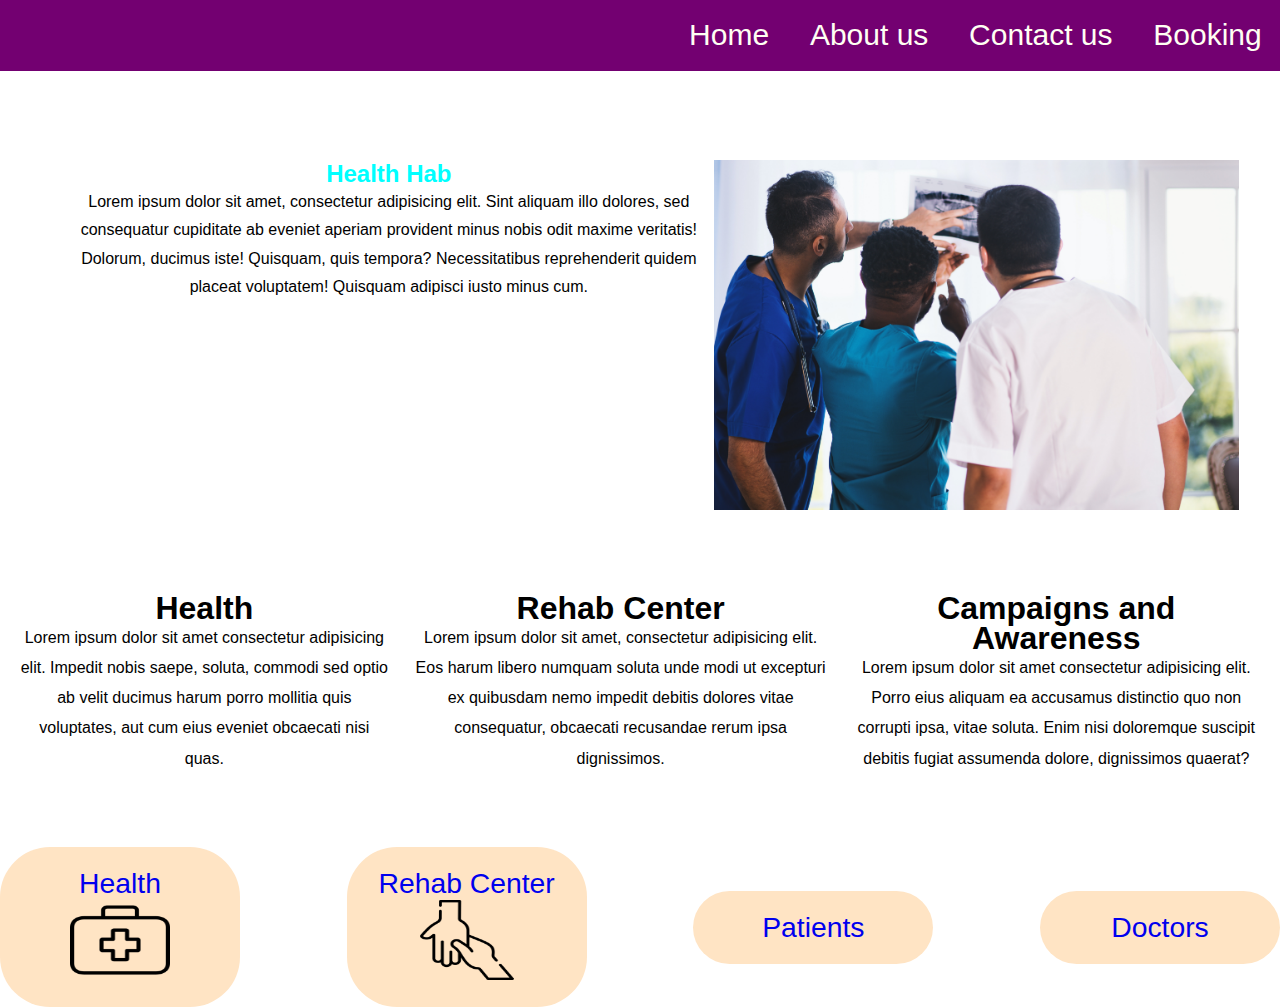
==== index.html @ 958e615c "Initial commit" ====
<!DOCTYPE html>
<html lang="en">
<head>
    <meta charset="UTF-8">
    <meta name="viewport" content="width=device-width, initial-scale=1.0">
    <title>home</title>
    <link href="https://cdn.jsdelivr.net/npm/bootstrap@5.1.3/dist/css/bootstrap.min.css" rel="stylesheet" integrity="sha384-1BmE4kWBq78iYhFldvKuhfTAU6auU8tT94WrHftjDbrCEXSU1oBoqyl2QvZ6jIW3" crossorigin="anonymous">
    <link rel="stylesheet" href="styles/style_index.css">
</head>
<body>
        <nav class="nav-bar">
            <div class="nav-links">
            <a class="navigation-links" href="index.html">Home</a>
            <a class="navigation-links" href="about_us.html">About us</a>
            <a class="navigation-links" href="contact.html">Contact us</a>
            <a class="navigation-links booking" href="booking.html">Booking</a>
            </div>
        </nav>

    <div class="introduction">
        <div class="intro-info">
            <div class="text-info">
            <h2 class="intro-heading">Health Hab</h2>
        <p class="intro-content">Lorem ipsum dolor sit amet, consectetur adipisicing elit. Sint aliquam illo dolores, sed consequatur cupiditate ab eveniet aperiam provident minus nobis odit maxime veritatis! Dolorum, ducimus iste! Quisquam, quis tempora? Necessitatibus reprehenderit quidem placeat voluptatem! Quisquam adipisci iusto minus cum.</p>
            </div>

        <img class="doctors-img" src="images/pexels-evg-kowalievska-1170979.jpg" alt="doctors-inspecting" width="600px" height="350px">
        </div>
        <!-- <img src="" alt="" class="image"> -->
    </div>

    <div class="summary">
        <div class="description-1">
        <h1>Health</h1>
        <p>Lorem ipsum dolor sit amet consectetur adipisicing elit. Impedit nobis saepe, soluta, commodi sed optio ab velit ducimus harum porro mollitia quis voluptates, aut cum eius eveniet obcaecati nisi quas.</p>
        </div>

        <div class="description-1">
            <h1>Rehab Center</h1>
            <p>Lorem ipsum dolor sit amet, consectetur adipisicing elit. Eos harum libero numquam soluta unde modi ut excepturi ex quibusdam nemo impedit debitis dolores vitae consequatur, obcaecati recusandae rerum ipsa dignissimos.</p>
            </div>

            <div class="description-1">
                <h1>Campaigns and Awareness</h1>
                <p>Lorem ipsum dolor sit amet consectetur adipisicing elit. Porro eius aliquam ea accusamus distinctio quo non corrupti ipsa, vitae soluta. Enim nisi doloremque suscipit debitis fugiat assumenda dolore, dignissimos quaerat?</p>
                </div>
    </div>

    
       
     

     <div class="call-to-action-buttons">
         <div class="cta-grp1"> 
            <a href="health.html" class="button-cta">Health</a>
            <br>
            <img src="icons/first-aid-kit.png" alt="" width="100px" height="80px">

         </div>
         <div class="cta-grp2">
             
            <a href="rehab.html" class="button-cta">Rehab Center</a>
            <br>
            <img src="icons/massage.png" alt="" width="100px" height="80px">
         </div>

         <div class="cta-grp3">
            <a href="rehab.html" class="button-cta">Patients </a>
            <br>
            <!-- <img src="../frontend/icons/public-relation.png" alt="Megaphone-picture" width="100px" height="80px"> -->


        </div>

        <div class="cta-grp3">
            <a href="log_in.html" class="button-cta">Doctors </a>
            <br>
            <!-- <img src="../frontend/icons/public-relation.png" alt="Megaphone-picture" width="100px" height="80px"> -->


        </div>

        <!-- <div class="cta-grp3">
            <a href="" class="button-cta">Campaigns </a>
            <br>
            <img src="../frontend/icons/public-relation.png" alt="Megaphone-picture" width="100px" height="80px">


        </div> -->
     </div>

    <div class="footer">
        
    </div>
    <script src="https://cdn.jsdelivr.net/npm/bootstrap@5.1.3/dist/js/bootstrap.bundle.min.js" integrity="sha384-ka7Sk0Gln4gmtz2MlQnikT1wXgYsOg+OMhuP+IlRH9sENBO0LRn5q+8nbTov4+1p" crossorigin="anonymous"></script>   
</body>
</html>
---- styles/style_index.css ----
*{
    font-family: -apple-system, BlinkMacSystemFont, 'Segoe UI', Roboto, Oxygen, Ubuntu, Cantarell, 'Open Sans', 'Helvetica Neue', sans-serif;
   
    padding: 0;
    margin: 0;

}
 /*background-size: cover;*/
body{
    text-align: center;
}

.introduction{
    padding-top:8em ;
    margin: 1.77em;
    line-height: 1.77em;
    font-weight: 200;
    
}

h2 {
    color: cyan;
}

.summary.description-1{
    font-family: -apple-system, BlinkMacSystemFont, 'Segoe UI', Roboto, Oxygen, Ubuntu, Cantarell, 'Open Sans', 'Helvetica Neue', sans-serif;
}


.summary{
    text-align: center;
    padding: 1.44em;
    line-height: 1.88em;
}

.nav-bar{
    font-size:15px;
  text-align: right;
  
position: fixed;
top: 0;
width: 100%;
background-color:#730071 ;
padding: 1.22em;


}

.nav-links{
background-color:#730071 ;
    
}

.navigation-links{
    text-decoration: none;
    font-size: 2em;
    margin-right: 1.22em;
    background-color:#730071 ;
    color: #FFFFF3;

}

.navigation-links:hover{
    opacity: .77;
}



.button-cta{
    text-decoration: none;
    border: 2px solid black outset ;
}


.doctors-img{
    width: 420px;
}

.call-to-action-buttons{
 display: flex;
 justify-content: center;
 flex-direction: column;
 align-items: center;

}

.cta-grp1,.cta-grp2,.cta-grp3{
    padding: 20px ;
    margin-top: 54px;
    font-size: 1.77em;
    font-family: -apple-system, BlinkMacSystemFont, 'Segoe UI', Roboto, Oxygen, Ubuntu, Cantarell, 'Open Sans', 'Helvetica Neue', sans-serif;
    text-align: center;
    border-radius: 50px;
    width:245px;
    max-width: 100%;
    display: block;
    
    background-color: bisque;
}



@media (min-width:760px) {
   


    .introduction{
        padding-top: 6em;
       
        }
        
        .intro-info{
        display: flex;
        flex-direction: row;
        padding: 2.22em;
        
        }

        .intro-content{
            width: 650px;
            max-width: 100%;
        }

    .summary{
        display: flex;
flex-direction: row;
gap: 1.44em;
padding: 1.22em;

    }

    .doctors-img{
        width: 540px;
        max-width: 100%;
    }
    

    .cta-grp1,.cta-grp2,.cta-grp3{
        padding: 20px ;
        font-size: 1.77em;
        font-family: -apple-system, BlinkMacSystemFont, 'Segoe UI', Roboto, Oxygen, Ubuntu, Cantarell, 'Open Sans', 'Helvetica Neue', sans-serif;
        text-align: center;
        border-radius: 50px;
        width: 200px;
        max-width: 100%;
        display: block;
        background-color: bisque;
    }

    .call-to-action-buttons{
         display: flex;
        flex-direction: row;
        justify-content: space-between;

   
    }
    
    .button-cta{
        text-decoration: none;
        
    
    }

    .call-to-action-buttons:hover{
        opacity: .88;
    }


}
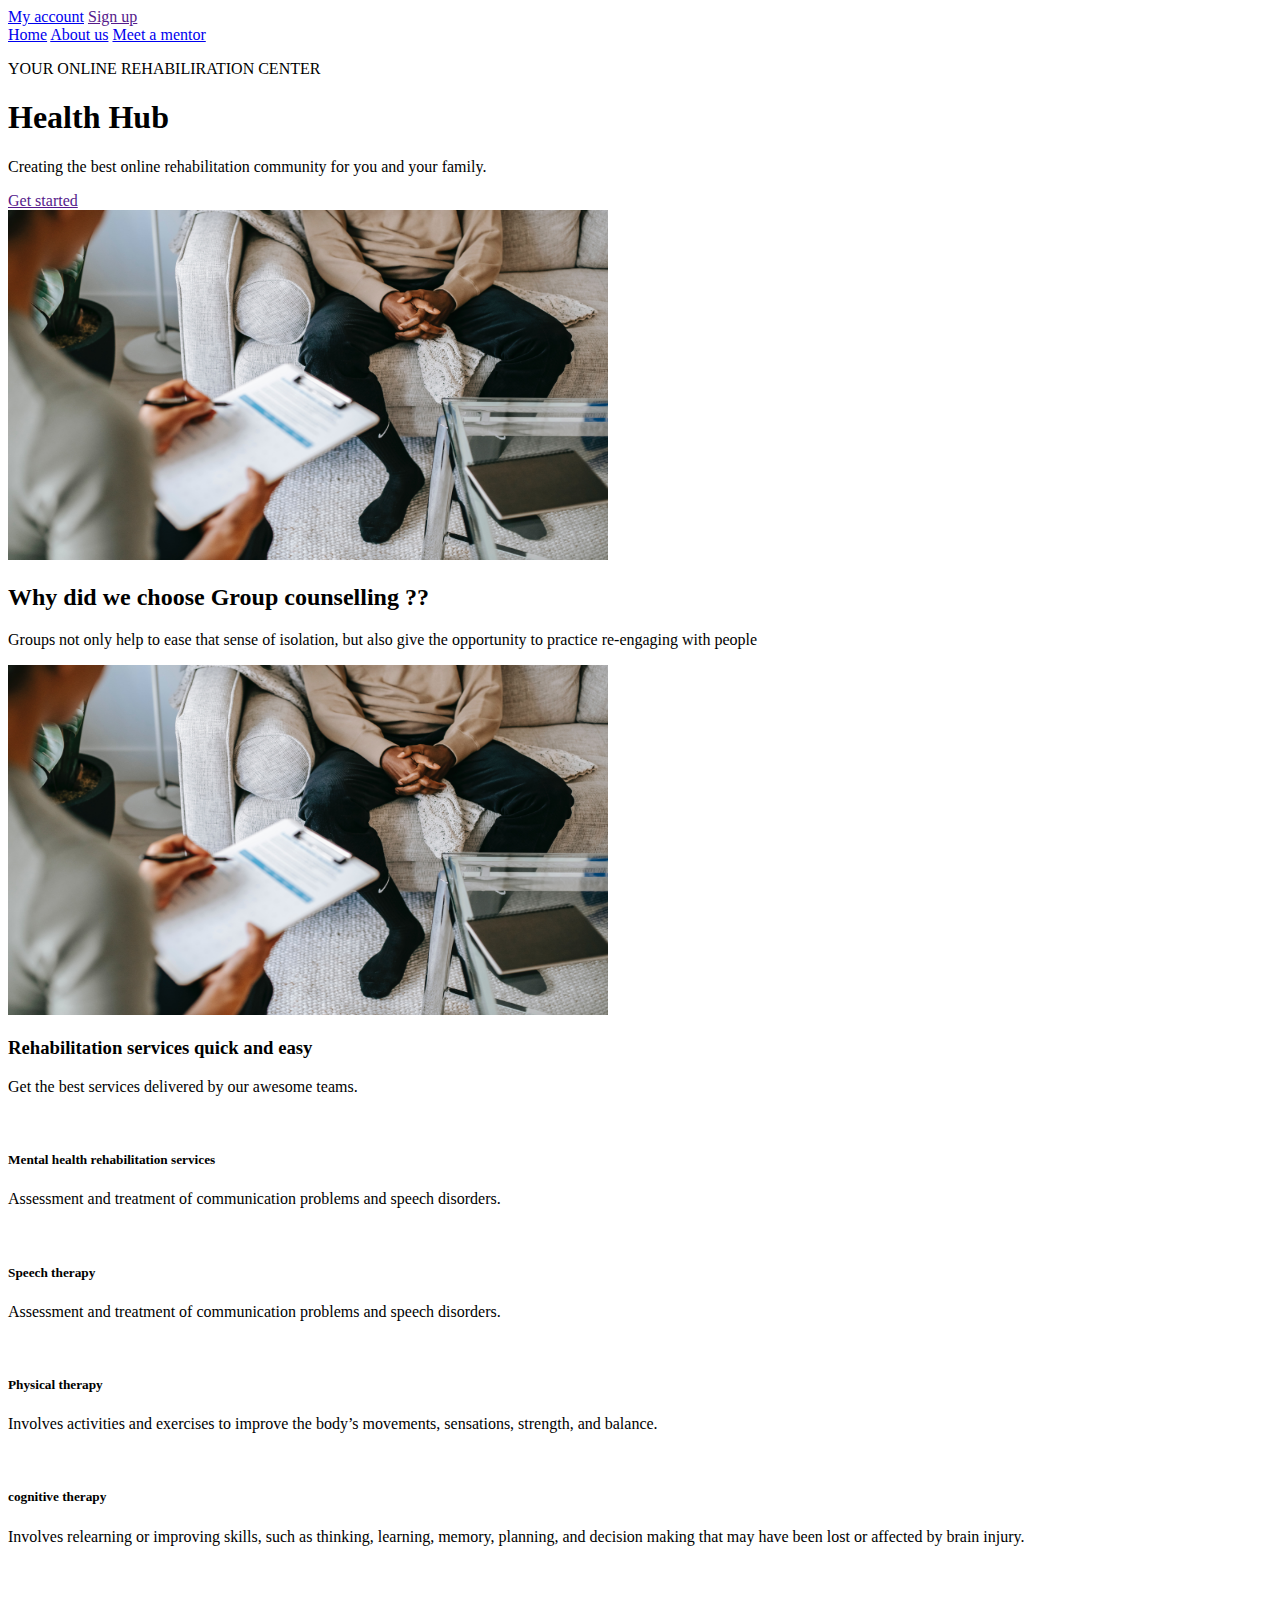
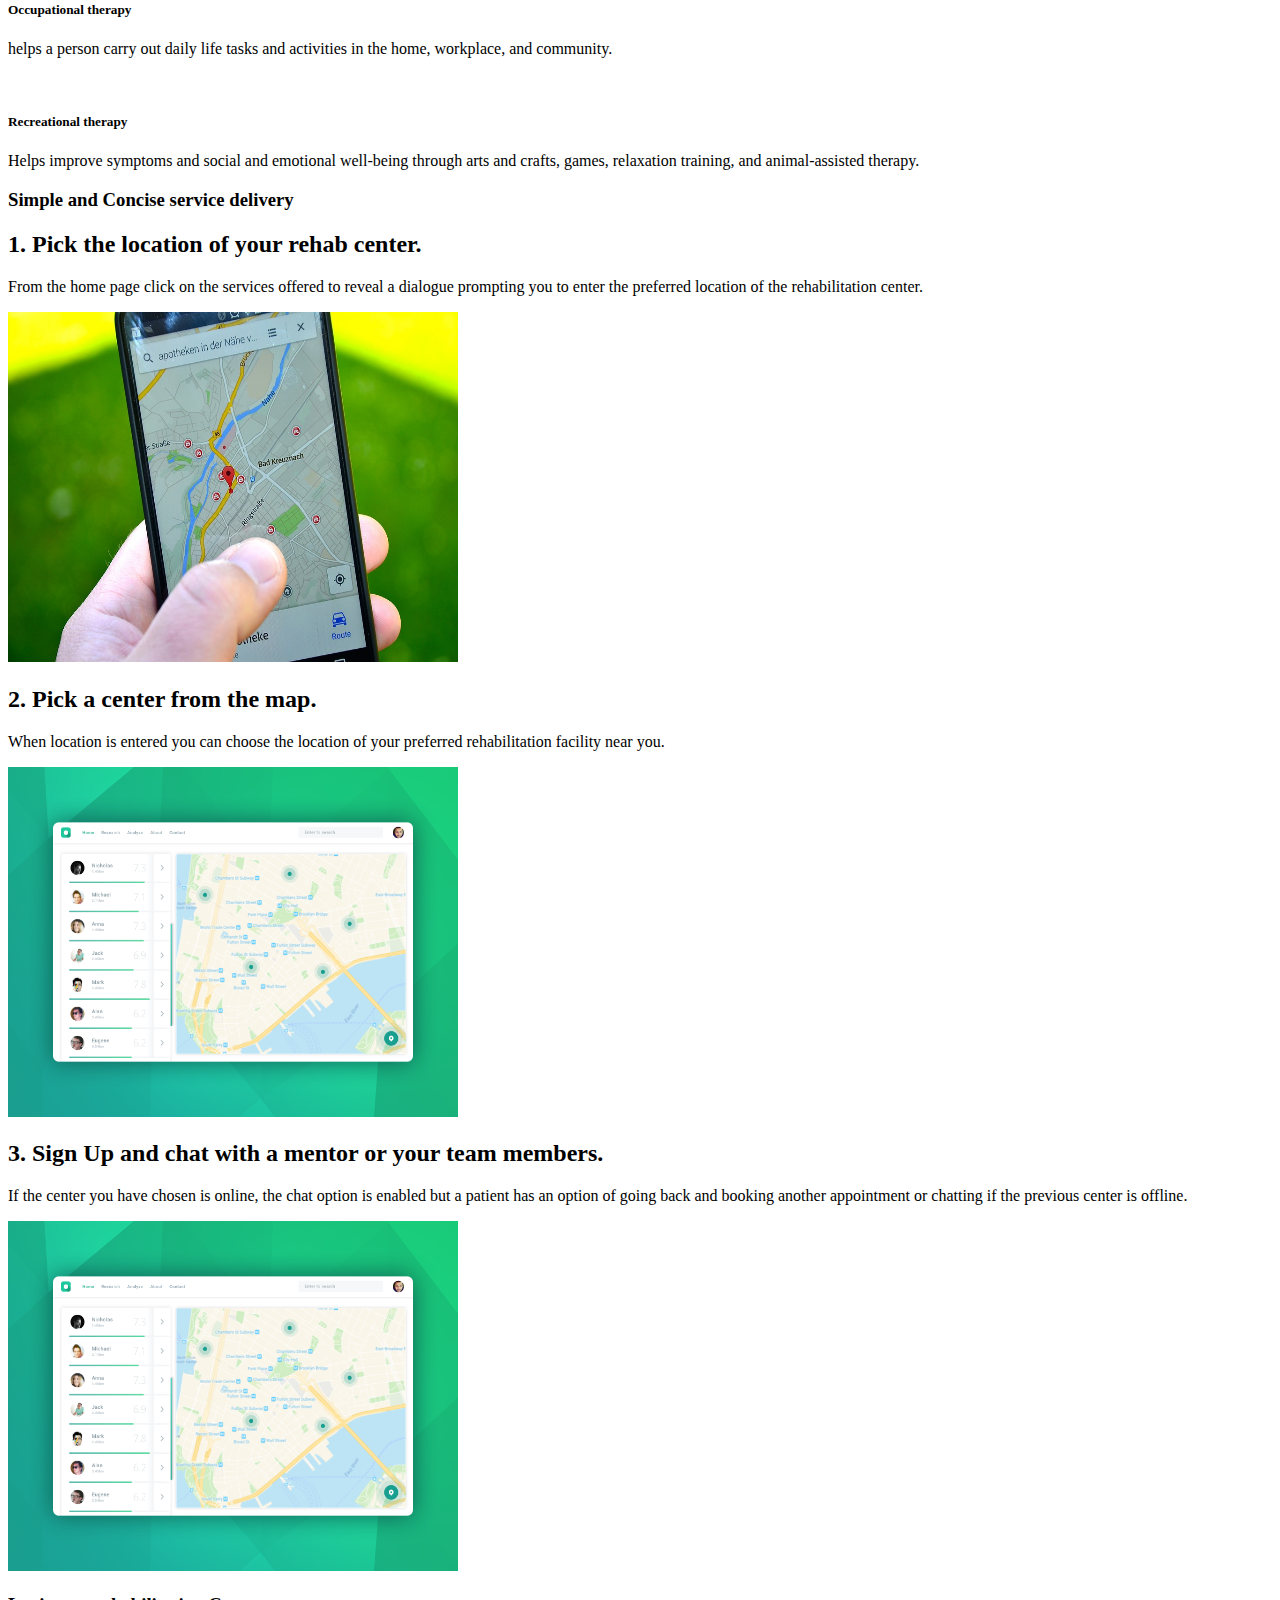
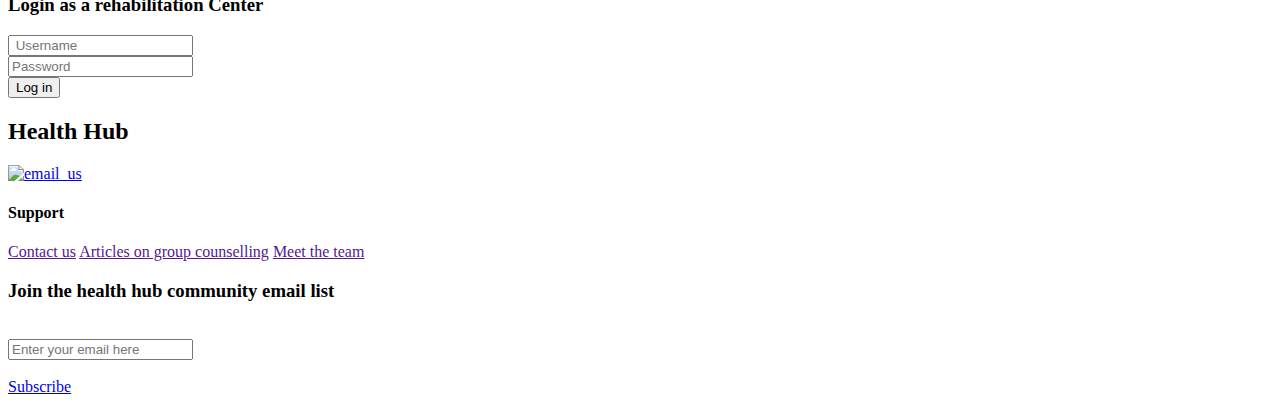
==== commit aa13a87c: "Update index.html" ====
--- a/index.html
+++ b/index.html
@@ -1,97 +1,209 @@
-<!DOCTYPE html>
-<html lang="en">
-<head>
-    <meta charset="UTF-8">
-    <meta name="viewport" content="width=device-width, initial-scale=1.0">
-    <title>home</title>
-    <link href="https://cdn.jsdelivr.net/npm/bootstrap@5.1.3/dist/css/bootstrap.min.css" rel="stylesheet" integrity="sha384-1BmE4kWBq78iYhFldvKuhfTAU6auU8tT94WrHftjDbrCEXSU1oBoqyl2QvZ6jIW3" crossorigin="anonymous">
-    <link rel="stylesheet" href="styles/style_index.css">
-</head>
-<body>
-        <nav class="nav-bar">
-            <div class="nav-links">
-            <a class="navigation-links" href="index.html">Home</a>
-            <a class="navigation-links" href="about_us.html">About us</a>
-            <a class="navigation-links" href="contact.html">Contact us</a>
-            <a class="navigation-links booking" href="booking.html">Booking</a>
-            </div>
-        </nav>
-
-    <div class="introduction">
-        <div class="intro-info">
-            <div class="text-info">
-            <h2 class="intro-heading">Health Hab</h2>
-        <p class="intro-content">Lorem ipsum dolor sit amet, consectetur adipisicing elit. Sint aliquam illo dolores, sed consequatur cupiditate ab eveniet aperiam provident minus nobis odit maxime veritatis! Dolorum, ducimus iste! Quisquam, quis tempora? Necessitatibus reprehenderit quidem placeat voluptatem! Quisquam adipisci iusto minus cum.</p>
-            </div>
-
-        <img class="doctors-img" src="images/pexels-evg-kowalievska-1170979.jpg" alt="doctors-inspecting" width="600px" height="350px">
-        </div>
-        <!-- <img src="" alt="" class="image"> -->
-    </div>
-
-    <div class="summary">
-        <div class="description-1">
-        <h1>Health</h1>
-        <p>Lorem ipsum dolor sit amet consectetur adipisicing elit. Impedit nobis saepe, soluta, commodi sed optio ab velit ducimus harum porro mollitia quis voluptates, aut cum eius eveniet obcaecati nisi quas.</p>
-        </div>
-
-        <div class="description-1">
-            <h1>Rehab Center</h1>
-            <p>Lorem ipsum dolor sit amet, consectetur adipisicing elit. Eos harum libero numquam soluta unde modi ut excepturi ex quibusdam nemo impedit debitis dolores vitae consequatur, obcaecati recusandae rerum ipsa dignissimos.</p>
-            </div>
-
-            <div class="description-1">
-                <h1>Campaigns and Awareness</h1>
-                <p>Lorem ipsum dolor sit amet consectetur adipisicing elit. Porro eius aliquam ea accusamus distinctio quo non corrupti ipsa, vitae soluta. Enim nisi doloremque suscipit debitis fugiat assumenda dolore, dignissimos quaerat?</p>
-                </div>
-    </div>
-
-    
-       
-     
-
-     <div class="call-to-action-buttons">
-         <div class="cta-grp1"> 
-            <a href="health.html" class="button-cta">Health</a>
-            <br>
-            <img src="icons/first-aid-kit.png" alt="" width="100px" height="80px">
-
-         </div>
-         <div class="cta-grp2">
-             
-            <a href="rehab.html" class="button-cta">Rehab Center</a>
-            <br>
-            <img src="icons/massage.png" alt="" width="100px" height="80px">
-         </div>
-
-         <div class="cta-grp3">
-            <a href="rehab.html" class="button-cta">Patients </a>
-            <br>
-            <!-- <img src="../frontend/icons/public-relation.png" alt="Megaphone-picture" width="100px" height="80px"> -->
-
-
-        </div>
-
-        <div class="cta-grp3">
-            <a href="log_in.html" class="button-cta">Doctors </a>
-            <br>
-            <!-- <img src="../frontend/icons/public-relation.png" alt="Megaphone-picture" width="100px" height="80px"> -->
-
-
-        </div>
-
-        <!-- <div class="cta-grp3">
-            <a href="" class="button-cta">Campaigns </a>
-            <br>
-            <img src="../frontend/icons/public-relation.png" alt="Megaphone-picture" width="100px" height="80px">
-
-
-        </div> -->
-     </div>
-
-    <div class="footer">
-        
-    </div>
-    <script src="https://cdn.jsdelivr.net/npm/bootstrap@5.1.3/dist/js/bootstrap.bundle.min.js" integrity="sha384-ka7Sk0Gln4gmtz2MlQnikT1wXgYsOg+OMhuP+IlRH9sENBO0LRn5q+8nbTov4+1p" crossorigin="anonymous"></script>   
-</body>
-</html>+<!DOCTYPE html>
+<html lang="en">
+<head>
+    <meta charset="UTF-8">
+    <meta name="viewport" content="width=device-width, initial-scale=1.0">
+    <title>home</title>
+    <link href="https://cdn.jsdelivr.net/npm/bootstrap@5.1.3/dist/css/bootstrap.min.css" rel="stylesheet" integrity="sha384-1BmE4kWBq78iYhFldvKuhfTAU6auU8tT94WrHftjDbrCEXSU1oBoqyl2QvZ6jIW3" crossorigin="anonymous">
+
+    <link rel="stylesheet" href="../styles/style_index.css"/>
+
+    <link rel="stylesheet" href="https://cdnjs.cloudflare.com/ajax/libs/font-awesome/4.7.0/css/font-awesome.min.css">
+</head>
+<body>
+        <nav class="nav-bar" id="nav-bar">
+<div class="sign-up-info">
+<a href="log_in.html" class="navigation-links sign">My account</a>
+<a href="" class="navigation-links sign">Sign up</a>
+</div>
+            <div class="nav-links">
+            <a class="navigation-links Page" href="index.html">Home</a>
+            <a class="navigation-links Page" href="about_us.html">About us</a>
+            <a class="navigation-links booking Page" href="booking.html">Meet a mentor</a>
+            </div>
+        </nav>
+
+    <div class="introduction ">
+            <div class="text-info">
+            
+        <p class="intro-content">YOUR ONLINE REHABILIRATION CENTER </p>
+        <h1 >Health Hub</h1>
+        <p class="intro-text">
+           Creating the best online rehabilitation community for you and your family.
+        </p>
+        <a href="" class="btn">Get started</a>
+            </div>
+
+        <img class="doctors-img" src="../images/pexels-alex-green-5699431.jpg" alt="doctors-inspecting" width="600px" height="350px">
+        </div>
+
+        <div class="introduction intro-2 
+        ">
+        <div class="text-info">
+        <h2>Why did we choose Group counselling ??</h2>
+        <p class="intro-2-text">Groups not only help to ease that sense of isolation, but also give the opportunity to practice re-engaging with people</p>
+        </div>
+        <img class="doctors-img" src ="../images/pexels-alex-green-5699431.jpg" alt="doctors-inspecting" width="600px" height="350px">
+    </div>
+
+
+    <div class="services">
+        <h3>Rehabilitation services quick and easy</h3>
+        <p class="rehab-intro">Get the best services delivered by our awesome teams.</p>
+        <div class="services_info">
+        <div class="servs_grp_1">
+        
+            <div class="ser-1">
+                <img onclick="img.onclick()" id="service-pic" src="" alt="" class="service-pic">
+         
+                <h5>Mental health  rehabilitation services</h5>
+                <p class="service_text">
+                    Assessment and treatment of communication problems and speech disorders.
+                </p>
+            </div>
+            
+        <div class="ser-1">
+            <img onclick="img.onclick()" id="service-pic" src="" alt="" class="service-pic">
+            
+            <h5>Speech therapy</h5>
+            <p class="service_text">
+                Assessment and treatment of communication problems and speech disorders.
+            </p>
+        </div>
+
+        <div class="ser-1">
+
+            <img onclick="img.onclick()" id="service-pic" src="" alt="" class="service-pic">
+           
+            <h5>Physical therapy</h5>
+            <p class="service_text">
+                Involves activities and exercises to improve the body’s movements, sensations, strength, and balance.
+            </p>
+        </div>
+        </div>
+
+        <div class="servs_grp_2">
+        <div class="ser-1">
+            <img onclick="img.onclick()" id="service-pic" src="" alt="" class="service-pic">
+            
+            <h5 class="ser_2_head">cognitive therapy</h5>
+            <p class="service_text">
+                Involves relearning or improving skills, such as thinking, learning, memory, planning, and decision making that may have been lost or affected by brain injury.
+            </p>
+        </div>
+
+        <div class="ser-1">
+            <img onclick="img.onclick()" id="service-pic" src="" alt="" class="service-pic">
+
+            <h5 class="ser_2_head">Occupational therapy</h5>
+            <p class="service_text">
+                helps a person carry out daily life tasks and activities in the home, workplace, and community.
+            </p>
+        </div>
+
+        <div class="ser-1">
+            <img onclick="img.onclick()" id="service-pic" src="" alt="" class="service-pic">
+            <h5 class="ser_2_head">Recreational therapy</h5>
+            <p class="service_text">
+                Helps improve symptoms and social and emotional well-being through arts and crafts, games, relaxation training, and animal-assisted therapy.
+            </p>
+        </div>
+        </div>
+        </div>
+    </div>
+    </div>
+
+    <div class="walk_through">
+        <h3>Simple and Concise service delivery</h3>
+        <div class="step_1">
+            <div class="info">
+            <h2>1. Pick the location of your rehab center.</h2>
+            <p class="walkthrough_text">
+                From the home page click on the services offered to reveal a dialogue 
+                prompting you to enter the preferred location of the rehabilitation center.
+            </p>
+            </div>
+
+            <img src="../images/smartphone-2198559_960_720.jpg" alt="" class="walkthrough_img"  width="450px" height="350px">
+        </div>
+
+        <div class="step_2">
+            <div class="info_2">
+                <h2>2. Pick a center from the map.</h2>
+                <p class="walkthrough_text">
+                    When location is entered you can choose the location of your preferred rehabilitation facility near you.
+                </p>
+            </div>
+
+            <img src="../images/Rehab_locator.png" alt="" class="walkthrough_img"  width="450px" height="350px">
+
+        </div>
+
+        <div class="step_2">
+            <div class="info_2">
+                <h2>3. Sign Up and chat with a mentor or your team members.</h2>
+                <p class="walkthrough_text">
+                    If the center you have chosen is online, the chat option is enabled but a patient has an option of going back and booking another appointment or chatting if the previous center is offline.
+                </p>
+            </div>
+
+            <img src ="../images/Rehab_locator.png" alt="" class="walkthrough_img"  width="450px" height="350px">
+        </div>
+    </div>
+
+    <form action="">
+   <h3>Login as a
+       <span class="form_span"> rehabilitation Center</span></h3>
+    <div class="form-field">
+        <input type="text" placeholder=" Username" required/>
+      </div>
+      
+      <div class="form-field">
+        <input type="password" placeholder="Password" required/>                       
+        </div>
+      
+      <div class="form-field">
+        <button class="btn" type="submit">Log in</button>
+      </div>
+    </form>
+    
+   <main>
+      <div class="logo">
+        <h2 class="footer_header">Health Hub</h2>
+        <div class="icons">
+            <a
+              href="https://mail.google.com/mail/?view=cm&to=healthhab8@gmail.com&su=SUBJECT&body=BODY"
+              ><img class="icon_img" src="../icons/email.png" alt="email_us"
+            /></a>
+          </div>
+      </div>
+
+      <div class="support">
+        <h4>Support</h4>
+        <a href="" class="support_links">Contact us</a>
+        <a href="" class="support_links">Articles on group counselling</a>
+        <a href="" class="support_links">Meet the team</a>
+        <a href="" class="support_links"></a>
+        <a href="" class="support_links"></a>
+      </div>
+
+      <div class="e-mail_list_subscribe">
+        <h3>Join the health hub community email list</h3>
+        <br />
+        <input class="footer_input"
+          type="email"
+          name="E-mail"
+          placeholder="Enter your email here"
+          id="email"
+        />
+        <br /><br />
+        <a href="#" class="btn">Subscribe</a>
+      </div>
+    </main>
+    <script src="https://cdn.jsdelivr.net/npm/bootstrap@5.1.3/dist/js/bootstrap.bundle.min.js" integrity="sha384-ka7Sk0Gln4gmtz2MlQnikT1wXgYsOg+OMhuP+IlRH9sENBO0LRn5q+8nbTov4+1p" crossorigin="anonymous"></script>  
+    
+    <script 
+     src="index.js">
+    </script>
+</body>
+</html>
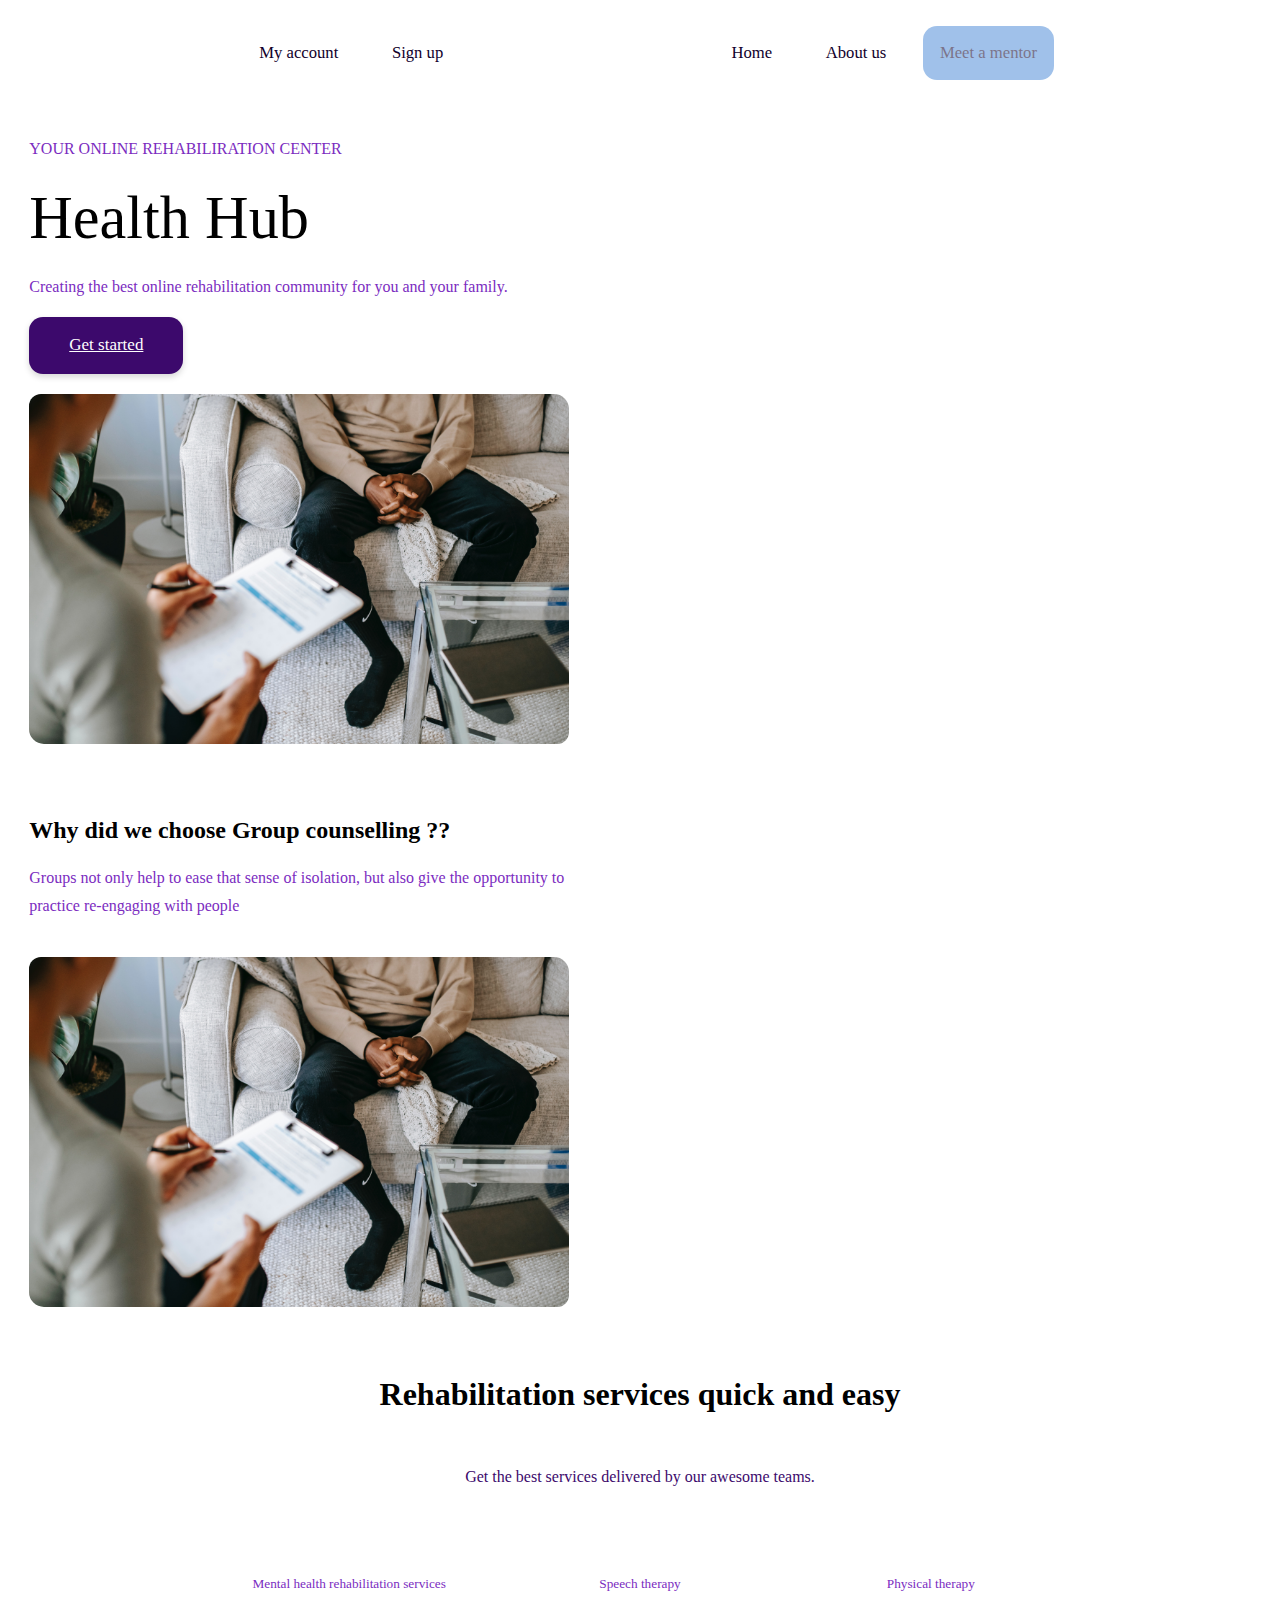
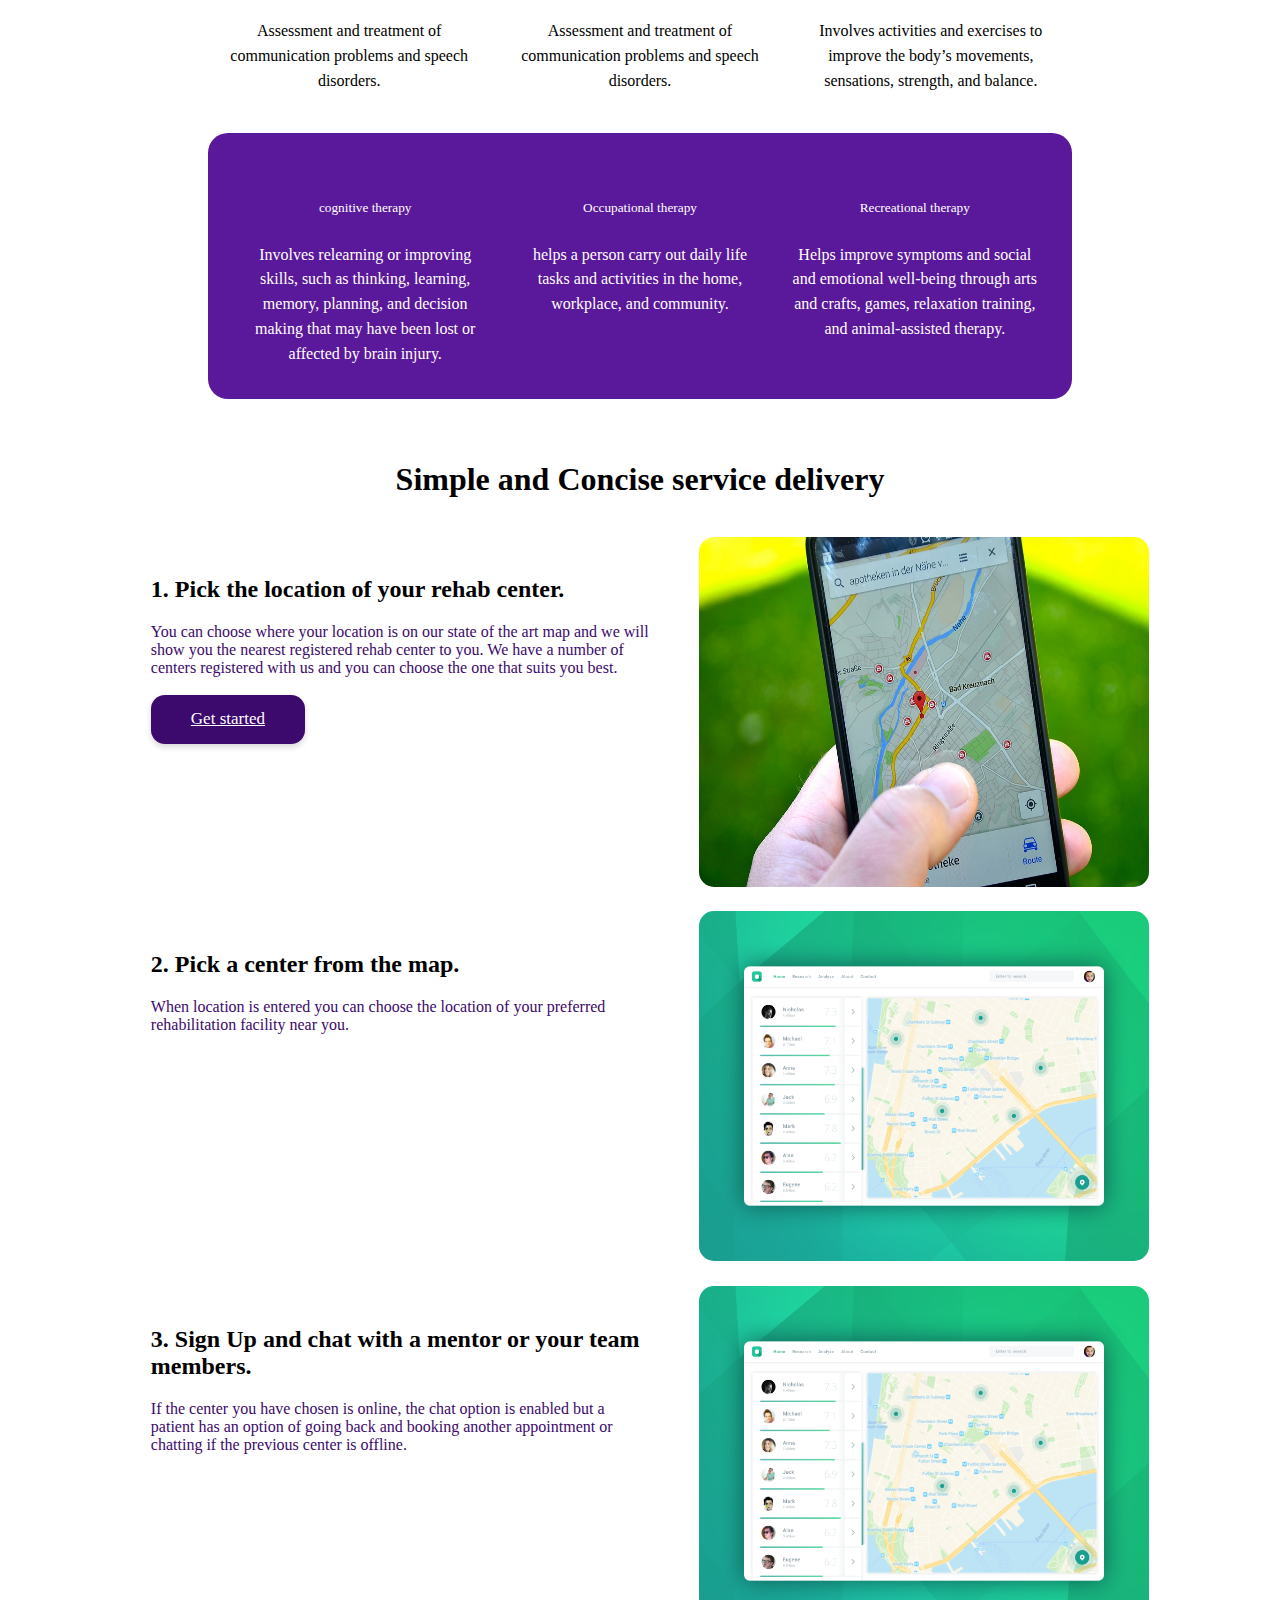
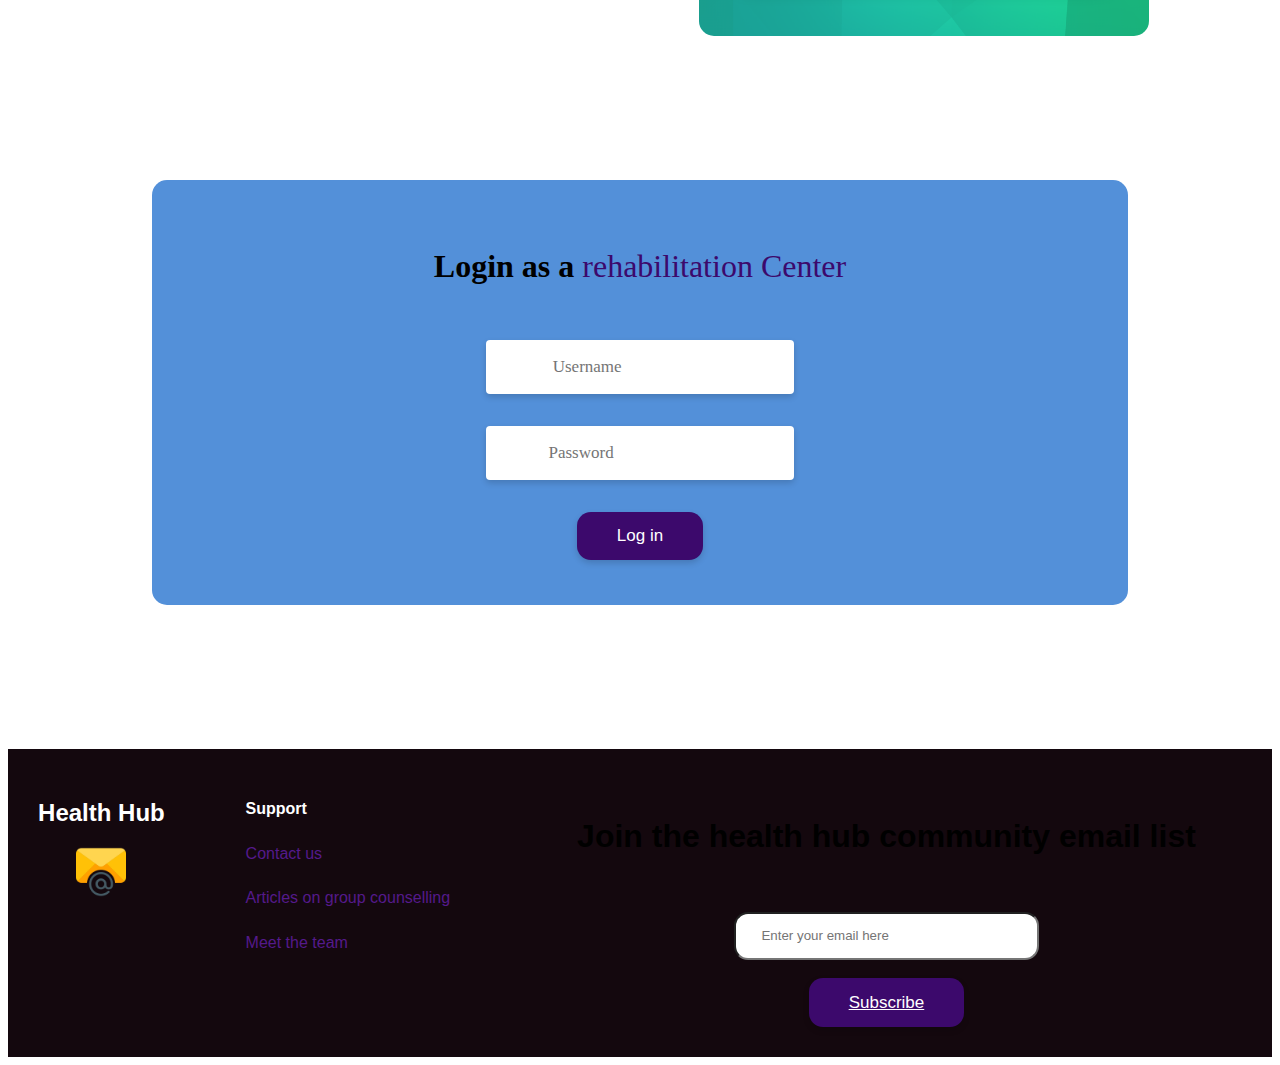
==== commit ba4dadb1: "Merge 6c81fd98429aea07da6feb3f6906d5ea4a397e83 into 958e615c51e77603368453e97d1d5ed338db9a5f" ====
--- a/index.html
+++ b/index.html
@@ -6,7 +6,7 @@
     <title>home</title>
     <link href="https://cdn.jsdelivr.net/npm/bootstrap@5.1.3/dist/css/bootstrap.min.css" rel="stylesheet" integrity="sha384-1BmE4kWBq78iYhFldvKuhfTAU6auU8tT94WrHftjDbrCEXSU1oBoqyl2QvZ6jIW3" crossorigin="anonymous">
 
-    <link rel="stylesheet" href="../styles/style_index.css"/>
+    <link rel="stylesheet" href="styles/style_index.css"/>
 
     <link rel="stylesheet" href="https://cdnjs.cloudflare.com/ajax/libs/font-awesome/4.7.0/css/font-awesome.min.css">
 </head>
@@ -14,7 +14,7 @@
         <nav class="nav-bar" id="nav-bar">
 <div class="sign-up-info">
 <a href="log_in.html" class="navigation-links sign">My account</a>
-<a href="" class="navigation-links sign">Sign up</a>
+<a href="sign-up.html" class="navigation-links sign">Sign up</a>
 </div>
             <div class="nav-links">
             <a class="navigation-links Page" href="index.html">Home</a>
@@ -31,10 +31,10 @@
         <p class="intro-text">
            Creating the best online rehabilitation community for you and your family.
         </p>
-        <a href="" class="btn">Get started</a>
-            </div>
-
-        <img class="doctors-img" src="../images/pexels-alex-green-5699431.jpg" alt="doctors-inspecting" width="600px" height="350px">
+        <a href="sign-up.html" class="btn">Get started</a>
+            </div>
+
+        <img class="doctors-img" src="images/pexels-alex-green-5699431.jpg" alt="doctors-inspecting" width="600px" height="350px">
         </div>
 
         <div class="introduction intro-2 
@@ -43,7 +43,7 @@
         <h2>Why did we choose Group counselling ??</h2>
         <p class="intro-2-text">Groups not only help to ease that sense of isolation, but also give the opportunity to practice re-engaging with people</p>
         </div>
-        <img class="doctors-img" src ="../images/pexels-alex-green-5699431.jpg" alt="doctors-inspecting" width="600px" height="350px">
+        <img class="doctors-img" src ="images/pexels-alex-green-5699431.jpg" alt="doctors-inspecting" width="600px" height="350px">
     </div>
 
 
@@ -119,12 +119,15 @@
             <div class="info">
             <h2>1. Pick the location of your rehab center.</h2>
             <p class="walkthrough_text">
-                From the home page click on the services offered to reveal a dialogue 
-                prompting you to enter the preferred location of the rehabilitation center.
-            </p>
-            </div>
-
-            <img src="../images/smartphone-2198559_960_720.jpg" alt="" class="walkthrough_img"  width="450px" height="350px">
+                You can choose where your location is on our state of the art map and we will show you the nearest registered rehab center to you.
+                We have a number of centers registered with us and you can choose the one that suits you best.
+                <br/><br/>
+            <a href="rehab-locator.html" class="btn">Get started</a>
+
+            </p>
+            </div>
+
+            <img src="images/smartphone-2198559_960_720.jpg" alt="" class="walkthrough_img"  width="450px" height="350px">
         </div>
 
         <div class="step_2">
@@ -135,7 +138,7 @@
                 </p>
             </div>
 
-            <img src="../images/Rehab_locator.png" alt="" class="walkthrough_img"  width="450px" height="350px">
+            <img src="images/Rehab_locator.png" alt="" class="walkthrough_img"  width="450px" height="350px">
 
         </div>
 
@@ -147,7 +150,7 @@
                 </p>
             </div>
 
-            <img src ="../images/Rehab_locator.png" alt="" class="walkthrough_img"  width="450px" height="350px">
+            <img src ="images/Rehab_locator.png" alt="" class="walkthrough_img"  width="450px" height="350px">
         </div>
     </div>
 
@@ -173,7 +176,7 @@
         <div class="icons">
             <a
               href="https://mail.google.com/mail/?view=cm&to=healthhab8@gmail.com&su=SUBJECT&body=BODY"
-              ><img class="icon_img" src="../icons/email.png" alt="email_us"
+              ><img class="icon_img" src="icons/email.png" alt="email_us"
             /></a>
           </div>
       </div>
--- a/styles/style_index.css
+++ b/styles/style_index.css
@@ -0,0 +1,454 @@
+
+/* CSS HEX */
+/* --russian-violet: #10002bff;
+--russian-violet-2: #240046ff;
+--persian-indigo: #3c096cff;
+--purple: #5a189aff;
+--french-violet: #7b2cbfff;
+--amethyst: #9d4eddff;
+--heliotrope: #c77dffff;
+--mauve: #e0aaffff;
+
+/* CSS HSL */
+/* --russian-violet: hsla(262, 100%, 8%, 1);
+--russian-violet-2: hsla(271, 100%, 14%, 1);
+--persian-indigo: hsla(271, 85%, 23%, 1);
+--purple: hsla(270, 73%, 35%, 1);
+--french-violet: hsla(272, 63%, 46%, 1);
+--amethyst: hsla(273, 68%, 59%, 1);
+--heliotrope: hsla(274, 100%, 75%, 1);
+--mauve: hsla(278, 100%, 83%, 1); */ */
+
+/* SCSS HEX */
+
+
+
+*{
+    font-family: -apple-system, BlinkMacSystemFont, 'Segoe UI', Roboto, Oxygen, Ubuntu, Cantarell, 'Open Sans', 'Helvetica Neue', sans-serif;
+    padding: 0;
+    margin: 0;
+    background-color: #c77dffff;
+}
+
+
+h1{
+    font-size: 3.77em;
+    font-weight: 450;
+    color: black;
+}
+
+h2{
+    color: black;
+}
+
+h3{
+    text-align: center;
+    font-size: 2em;
+    padding: .22em 1.44em;
+}
+
+h5{
+    font-weight: 500;
+    color: #7b2cbfff;
+}
+
+
+
+.introduction{
+    line-height: 1.77em;
+    font-weight: 200;
+    padding: 1.33em;
+    color: #7b2cbfff;
+    text-align: center;
+}
+.text-info{
+    color: #7b2cbfff;
+}
+
+.summary.description-1{
+    font-family: -apple-system, BlinkMacSystemFont, 'Segoe UI', Roboto, Oxygen, Ubuntu, Cantarell, 'Open Sans', 'Helvetica Neue', sans-serif;
+}
+
+.intro-content{
+    font-weight: 500;
+}
+
+.summary{
+    text-align: center;
+    padding: 1.44em;
+    line-height: 1.88em;
+}
+
+/* logo */
+    /* Will use image. */
+   
+
+.nav-bar{
+    font-size:15px;
+  text-align: center;  
+top: 0;
+width: 100%;
+padding: 1.22em 1em;
+
+
+}
+
+
+.navigation-links{
+    text-decoration: none;
+    font-size: 1.11em;
+    margin-right: 1.22em;
+color:  #10002bff;
+padding: 1em;
+display: block;
+}
+
+.navigation-links:hover{
+    opacity: .77;
+}
+
+.booking{
+    background-color: #5390d9;
+    /* padding: 10px 20px; */
+    border-radius: 14px;
+    opacity: .55;
+}
+
+.btn{
+    outline: none;
+    border: none;
+    cursor: pointer;
+    display: inline-block;
+    margin: 0 auto;
+    padding: 0.9rem 2.5rem;
+    text-align: center;
+    background-color:#3c096cff ;
+    color: #fff;
+    border-radius: 14px;
+    box-shadow: 0px 3px 6px rgba(0, 0, 0, 0.16);
+    font-size: 17px;
+}
+
+.btn:hover{
+    color: bisque;
+}
+
+.doctors-img{
+    width: 420px;
+    max-width: 100%;
+    border-radius: 12px 15px 12px 15px;
+    margin-top: 20px;
+}
+
+.intro-2-text{
+width: 540px;
+max-width: 100%;
+}
+
+.rehab-intro{
+    color: #3c096cff;
+    text-align: center;
+}
+
+
+.servs{
+    margin:2em 1.88em;
+}
+
+.services{
+display: flex;
+flex-direction: column;
+align-items: center;
+}
+
+.ser-1{
+    width:250px ;
+    font-size: .99;
+    line-height: 1.55em;
+    border-radius: 12px;
+}
+
+.servs_grp_1 ,.servs_grp_2{
+    margin: 1.44em ;
+    text-align: center;
+}
+
+.servs_grp_2{
+    border-radius: 20px;
+}
+
+.ser-1:hover{
+    box-shadow: 5px 5px #888888;
+    
+}
+
+.step_1,.step_2{
+    text-align: center;
+}
+
+.walkthrough_img{
+    border-radius: 15px;
+    max-width: 100%;
+}
+
+form{
+    background-color: #5390d9;
+    padding: 1.12em;
+    margin: 3em;
+    border-radius: 20px;
+}
+
+form input {
+    font-family: inherit;
+    width: 100%;
+    outline: none;
+    background-color: #fff;
+    border-radius: 4px;
+    border: none;
+    padding: 1em 1.33em;
+    box-shadow: 0px 3px 6px rgba(0, 0, 0, 0.16);
+    font-size: 17px;
+    color: #080707;
+    text-indent: 40px;
+  }
+
+  .form-field{
+    display: flex;
+    padding: 1em 1.33em;
+    flex-direction: column;
+    align-items: center;
+  }
+
+  input{
+    border-radius: 25px;
+
+  }
+
+  .fa ,.fa-bars {
+    visibilty: hidden;
+    position: fixed;
+    top: 0;
+    left: -250px;
+    width: 200px;
+    height: 100%;
+    transition: 0.3s;
+}
+
+.form_span{
+    font-weight: 200;
+    color: #3c096cff;
+}
+
+.footer_input {
+    padding: 1.1em 1.88em;
+    width: 250px;
+    max-width: 100%;
+  }
+
+  main {
+    text-align: center;
+    font-family: "Gill Sans", "Gill Sans MT", Calibri, "Trebuchet MS",
+      sans-serif;
+    background-color: #14080e;
+    padding: 1.88em;
+  }
+  
+  
+
+  .support_links {
+    display: block;
+    text-decoration: none;
+    margin-top: 1.66em;
+  }
+
+  .btn_subscribe {
+    text-decoration: none;
+    background-color: #7f7eff;
+    color: white;
+    font-size: 1em;
+    padding: 0.88em 1.77em;
+    border-radius: 10px;
+  }
+
+  .footer_header{
+      color: #fff;
+  }
+
+  .icons{
+    display: flex;
+    justify-content: center;
+    align-items: center;
+    flex-direction: column;
+    gap: 1em;
+    }
+    
+    .icon_img{
+    width: 50px;
+    }
+
+@media (min-width:850px) {
+    .nav-bar{
+        font-size:15px;
+      text-align: right;
+      display: flex;
+      justify-content: space-evenly;
+      top: 0;
+      width: 100%;
+      flex-direction: row;
+      padding: 1.22em;
+    }
+    
+    .nav-links{
+        margin-left: 1.22em;
+        display: flex;
+        flex-direction: row;
+        justify-content: space-between;
+    }
+    
+    .sign-up-info{
+        display: flex;
+        flex-direction: row;
+        justify-content: space-between;
+    }
+
+    .navigation-links{
+        text-decoration: none;
+        font-size: 1.11em;
+        margin-right: 1.22em;
+    color:  #10002bff;
+    
+    }
+    
+    .navigation-links:hover{
+        opacity: .77;
+    }
+
+    .introduction{
+        font-weight: 200;
+        line-height: 1.77em;
+    font-weight: 200;
+    padding: 1.33em;
+    color: #7b2cbfff;
+    text-align: left;
+    display: inline-block;
+  
+    }
+
+        .intro-content{
+            width: 650px;
+            max-width: 100%;
+        }
+
+    .summary{
+        display: flex;
+flex-direction: row;
+gap: 1.44em;
+padding: 1.22em;
+
+    }
+
+    .doctors-img{
+        width: 540px;
+        max-width: 100%;
+    }
+ 
+        
+
+    .servs_grp_1 ,.servs_grp_2{
+        display: flex;
+        flex-direction: row;
+        justify-content: space-evenly;
+    }
+
+    main {
+        text-align: center;
+        font-family: "Gill Sans", "Gill Sans MT", Calibri, "Trebuchet MS",
+          sans-serif;
+        background-color: #14080e;
+        padding: 1.88em;
+      }
+
+.ser-1 + .ser-1{
+margin-left: 1.55em;
+}
+    
+    .servs_grp_2{
+        background-color: #5a189aff;
+        border-radius: 20px;
+        padding: 1em 2em;
+        color: #fff;
+    }
+
+    .ser_2_head{
+        color: #fff;
+    }
+
+    .step_1,.step_2{
+        display: flex;
+        flex-direction: row;
+        gap: 1.77em;
+        justify-content: center;
+
+    }
+
+    .step_2{
+        
+        padding-top: 1.55em;
+       
+   
+    }
+
+    .info{
+        text-align: left;
+        padding: 1.22em;
+        width: 500px;
+        max-width: 100%;
+        color: #3c096cff;
+    }
+
+    .info_2{
+        text-align: left;
+        padding: 1.22em;
+        width: 500px;
+        max-width: 100%;
+        color: #3c096cff;
+    }
+
+    form input {
+        font-family: inherit;
+        width: 30%;
+        outline: none;
+        background-color: #fff;
+        border-radius: 4px;
+        border: none;
+        padding: 1em 1.33em;
+        box-shadow: 0px 3px 6px rgba(0, 0, 0, 0.16);
+        font-size: 17px;
+        color: #080707;
+        text-indent: 40px;
+      }
+
+      
+form{
+    background-color: #5390d9;
+    padding: 1.77em;
+    margin: 9em;
+    border-radius:15px ;
+}
+
+input{
+    border-radius: 14px;
+
+}
+
+main {
+    display: flex;
+    flex-direction: row;
+    justify-content: space-between;
+  }
+
+  .support{
+      text-align: left;
+      color: white;
+  }
+}
